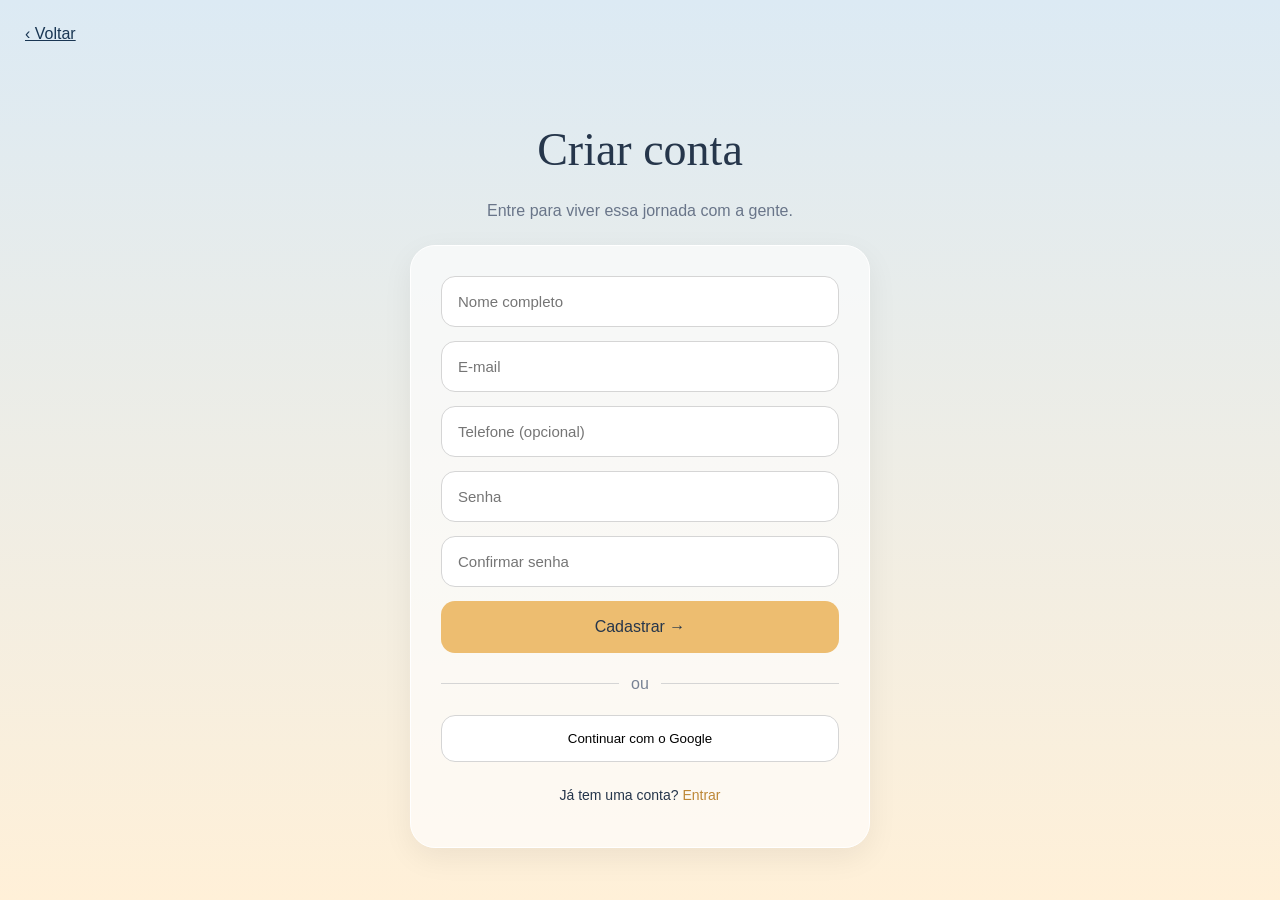
==== idex.html @ 259f6c1b "Add files via upload tela de cadastro do projeto" ====
<!DOCTYPE html>
<html lang="pt-br">
<head>
    <meta charset="UTF-8">
    <meta name="viewport" content="width=device-width, initial-scale=1.0">
    <title>Criar conta</title>
    
    <link rel="stylesheet" href="css/styles.css">
    <style>
        * {
            box-sizing: border-box;
        }

        body {
            margin: 0;
            font-family: Arial, sans-serif;
            color: #26364b;
            background: linear-gradient(#dceaf4, #fff0d8);
            min-height: 100vh;
        }

        .pagina {
            min-height: 100vh;
            display: flex;
            flex-direction: column;
            align-items: center;
            justify-content: center;
            padding: 70px 20px 30px;
            position: relative;
        }

        .voltar {
            position: absolute;
            top: 25px;
            left: 25px;
            color: #193653;
        }

        h1 {
            font-family: Georgia, serif;
            font-size: 46px;
            font-weight: normal;
            margin-bottom: 10px;
        }

        .descricao {
            color: #697589;
            text-align: center;
            margin-bottom: 25px;
        }

        .cartao {
            width: 100%;
            max-width: 460px;
            padding: 30px;
            border-radius: 25px;
            background: rgba(255, 255, 255, 0.65);
            border: 1px solid white;
            box-shadow: 0 10px 30px #00000010;
        }

        form {
            display: flex;
            flex-direction: column;
            gap: 14px;
        }

        input {
            width: 100%;
            padding: 16px;
            border: 1px solid #d5d5d5;
            border-radius: 14px;
            font-size: 15px;
            background: white;
        }

        .cadastrar {
            padding: 17px;
            border: none;
            border-radius: 14px;
            background: #edbd70;
            color: #26364b;
            font-size: 16px;
            cursor: pointer;
        }

        .ou {
            display: flex;
            align-items: center;
            gap: 12px;
            margin: 22px 0;
            color: #788294;
        }

        .ou::before,
        .ou::after {
            content: "";
            flex: 1;
            height: 1px;
            background: #d5d5d5;
        }

        .google {
            width: 100%;
            padding: 15px;
            border: 1px solid #d5d5d5;
            border-radius: 14px;
            background: white;
            cursor: pointer;
        }

        .login {
            margin-top: 25px;
            text-align: center;
            font-size: 14px;
        }

        .login a {
            color: #bd8736;
            text-decoration: none;
        }

        @media (max-width: 480px) {
            h1 {
                font-size: 38px;
            }

            .cartao {
                padding: 22px 18px;
            }
        }
    </style>
</head>

<body>

    <div class="pagina">

        <a href="#" class="voltar">‹ Voltar</a>

        <h1>Criar conta</h1>

        <p class="descricao">
            Entre para viver essa jornada com a gente.
        </p>

        <div class="cartao">

            <form>
                <input type="text" placeholder="Nome completo" required>

                <input type="email" placeholder="E-mail" required>

                <input type="tel" placeholder="Telefone (opcional)">

                <input type="password" placeholder="Senha" required>

                <input type="password" placeholder="Confirmar senha" required>

                <button class="cadastrar" type="submit">
                    Cadastrar →
                </button>
            </form>

            <div class="ou">ou</div>

            <button class="google" type="button">
                Continuar com o Google
            </button>

            <p class="login">
                Já tem uma conta? <a href="#">Entrar</a>
            </p>

        </div>

    </div>

</body>
</html>
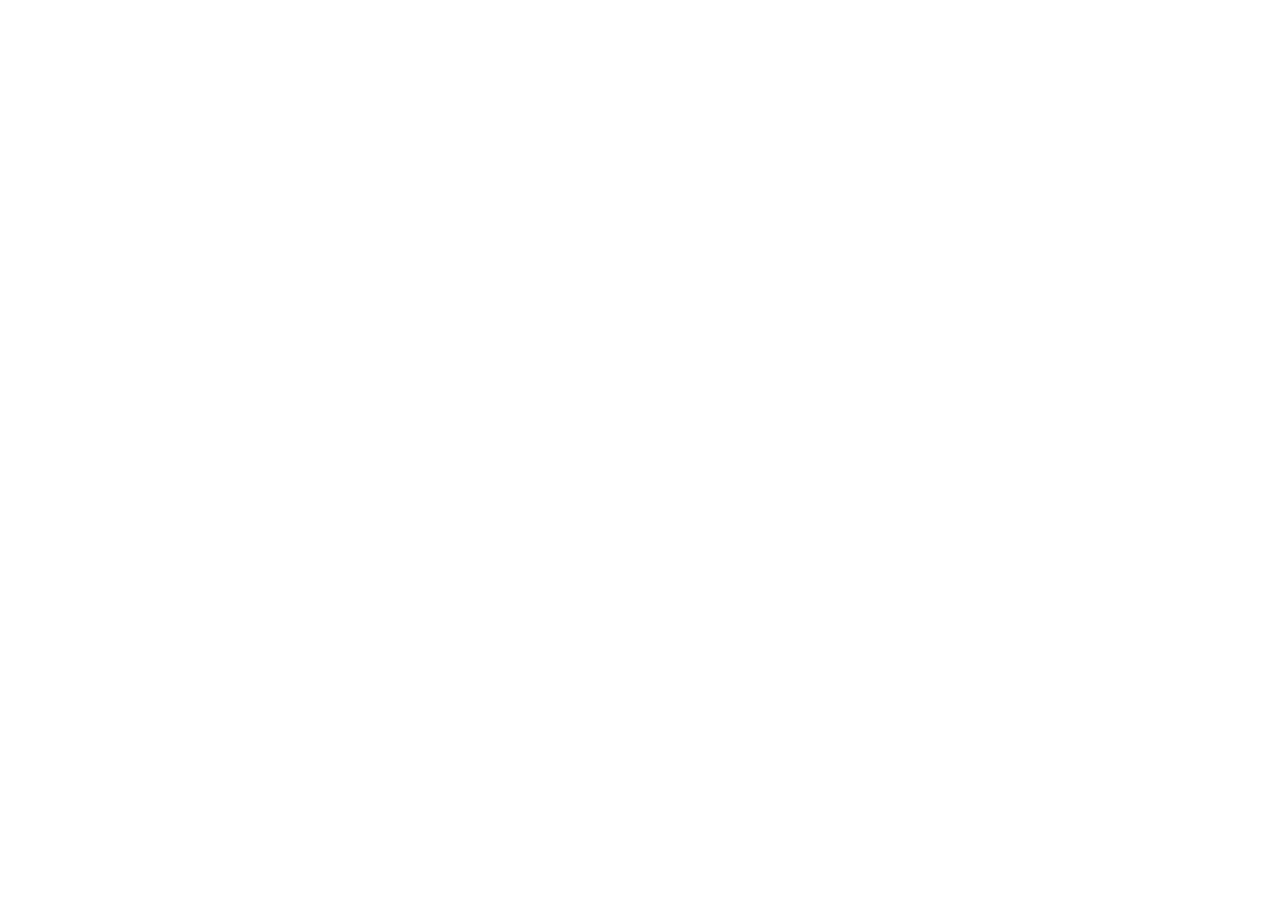
==== commit 19a7679d: "Add files via upload tela de cadastro do projeto" ====
--- a/idex.html
+++ b/idex.html
@@ -1,181 +1,11 @@
-
 <!DOCTYPE html>
 <html lang="pt-br">
 <head>
     <meta charset="UTF-8">
     <meta name="viewport" content="width=device-width, initial-scale=1.0">
-    <title>Criar conta</title>
-    
-    <link rel="stylesheet" href="css/styles.css">
-    <style>
-        * {
-            box-sizing: border-box;
-        }
-
-        body {
-            margin: 0;
-            font-family: Arial, sans-serif;
-            color: #26364b;
-            background: linear-gradient(#dceaf4, #fff0d8);
-            min-height: 100vh;
-        }
-
-        .pagina {
-            min-height: 100vh;
-            display: flex;
-            flex-direction: column;
-            align-items: center;
-            justify-content: center;
-            padding: 70px 20px 30px;
-            position: relative;
-        }
-
-        .voltar {
-            position: absolute;
-            top: 25px;
-            left: 25px;
-            color: #193653;
-        }
-
-        h1 {
-            font-family: Georgia, serif;
-            font-size: 46px;
-            font-weight: normal;
-            margin-bottom: 10px;
-        }
-
-        .descricao {
-            color: #697589;
-            text-align: center;
-            margin-bottom: 25px;
-        }
-
-        .cartao {
-            width: 100%;
-            max-width: 460px;
-            padding: 30px;
-            border-radius: 25px;
-            background: rgba(255, 255, 255, 0.65);
-            border: 1px solid white;
-            box-shadow: 0 10px 30px #00000010;
-        }
-
-        form {
-            display: flex;
-            flex-direction: column;
-            gap: 14px;
-        }
-
-        input {
-            width: 100%;
-            padding: 16px;
-            border: 1px solid #d5d5d5;
-            border-radius: 14px;
-            font-size: 15px;
-            background: white;
-        }
-
-        .cadastrar {
-            padding: 17px;
-            border: none;
-            border-radius: 14px;
-            background: #edbd70;
-            color: #26364b;
-            font-size: 16px;
-            cursor: pointer;
-        }
-
-        .ou {
-            display: flex;
-            align-items: center;
-            gap: 12px;
-            margin: 22px 0;
-            color: #788294;
-        }
-
-        .ou::before,
-        .ou::after {
-            content: "";
-            flex: 1;
-            height: 1px;
-            background: #d5d5d5;
-        }
-
-        .google {
-            width: 100%;
-            padding: 15px;
-            border: 1px solid #d5d5d5;
-            border-radius: 14px;
-            background: white;
-            cursor: pointer;
-        }
-
-        .login {
-            margin-top: 25px;
-            text-align: center;
-            font-size: 14px;
-        }
-
-        .login a {
-            color: #bd8736;
-            text-decoration: none;
-        }
-
-        @media (max-width: 480px) {
-            h1 {
-                font-size: 38px;
-            }
-
-            .cartao {
-                padding: 22px 18px;
-            }
-        }
-    </style>
+    <title>Biblioteca</title>
 </head>
-
 <body>
-
-    <div class="pagina">
-
-        <a href="#" class="voltar">‹ Voltar</a>
-
-        <h1>Criar conta</h1>
-
-        <p class="descricao">
-            Entre para viver essa jornada com a gente.
-        </p>
-
-        <div class="cartao">
-
-            <form>
-                <input type="text" placeholder="Nome completo" required>
-
-                <input type="email" placeholder="E-mail" required>
-
-                <input type="tel" placeholder="Telefone (opcional)">
-
-                <input type="password" placeholder="Senha" required>
-
-                <input type="password" placeholder="Confirmar senha" required>
-
-                <button class="cadastrar" type="submit">
-                    Cadastrar →
-                </button>
-            </form>
-
-            <div class="ou">ou</div>
-
-            <button class="google" type="button">
-                Continuar com o Google
-            </button>
-
-            <p class="login">
-                Já tem uma conta? <a href="#">Entrar</a>
-            </p>
-
-        </div>
-
-    </div>
-
+    <div class="Minha Biblioteca"></div>
 </body>
-</html>
+</html>
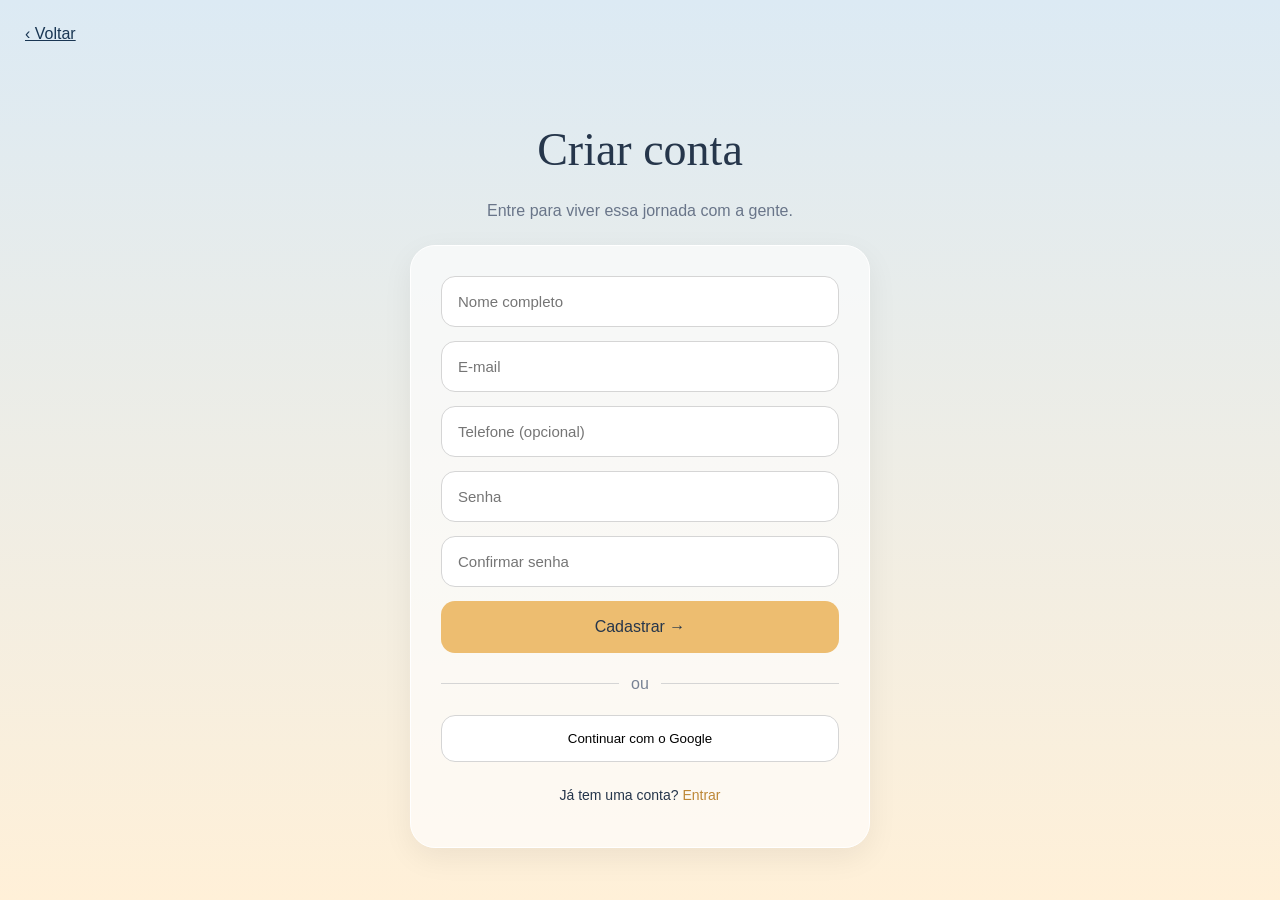
==== commit e052ce8e: "Add files via upload tela de cadastro do projeto" ====
--- a/idex.html
+++ b/idex.html
@@ -1,11 +1,181 @@
+
 <!DOCTYPE html>
 <html lang="pt-br">
 <head>
     <meta charset="UTF-8">
     <meta name="viewport" content="width=device-width, initial-scale=1.0">
-    <title>Biblioteca</title>
+    <title>Criar conta</title>
+    
+    <link rel="stylesheet" href="css/styles.css">
+    <style>
+        * {
+            box-sizing: border-box;
+        }
+
+        body {
+            margin: 0;
+            font-family: Arial, sans-serif;
+            color: #26364b;
+            background: linear-gradient(#dceaf4, #fff0d8);
+            min-height: 100vh;
+        }
+
+        .pagina {
+            min-height: 100vh;
+            display: flex;
+            flex-direction: column;
+            align-items: center;
+            justify-content: center;
+            padding: 70px 20px 30px;
+            position: relative;
+        }
+
+        .voltar {
+            position: absolute;
+            top: 25px;
+            left: 25px;
+            color: #193653;
+        }
+
+        h1 {
+            font-family: Georgia, serif;
+            font-size: 46px;
+            font-weight: normal;
+            margin-bottom: 10px;
+        }
+
+        .descricao {
+            color: #697589;
+            text-align: center;
+            margin-bottom: 25px;
+        }
+
+        .cartao {
+            width: 100%;
+            max-width: 460px;
+            padding: 30px;
+            border-radius: 25px;
+            background: rgba(255, 255, 255, 0.65);
+            border: 1px solid white;
+            box-shadow: 0 10px 30px #00000010;
+        }
+
+        form {
+            display: flex;
+            flex-direction: column;
+            gap: 14px;
+        }
+
+        input {
+            width: 100%;
+            padding: 16px;
+            border: 1px solid #d5d5d5;
+            border-radius: 14px;
+            font-size: 15px;
+            background: white;
+        }
+
+        .cadastrar {
+            padding: 17px;
+            border: none;
+            border-radius: 14px;
+            background: #edbd70;
+            color: #26364b;
+            font-size: 16px;
+            cursor: pointer;
+        }
+
+        .ou {
+            display: flex;
+            align-items: center;
+            gap: 12px;
+            margin: 22px 0;
+            color: #788294;
+        }
+
+        .ou::before,
+        .ou::after {
+            content: "";
+            flex: 1;
+            height: 1px;
+            background: #d5d5d5;
+        }
+
+        .google {
+            width: 100%;
+            padding: 15px;
+            border: 1px solid #d5d5d5;
+            border-radius: 14px;
+            background: white;
+            cursor: pointer;
+        }
+
+        .login {
+            margin-top: 25px;
+            text-align: center;
+            font-size: 14px;
+        }
+
+        .login a {
+            color: #bd8736;
+            text-decoration: none;
+        }
+
+        @media (max-width: 480px) {
+            h1 {
+                font-size: 38px;
+            }
+
+            .cartao {
+                padding: 22px 18px;
+            }
+        }
+    </style>
 </head>
+
 <body>
-    <div class="Minha Biblioteca"></div>
+
+    <div class="pagina">
+
+        <a href="#" class="voltar">‹ Voltar</a>
+
+        <h1>Criar conta</h1>
+
+        <p class="descricao">
+            Entre para viver essa jornada com a gente.
+        </p>
+
+        <div class="cartao">
+
+            <form>
+                <input type="text" placeholder="Nome completo" required>
+
+                <input type="email" placeholder="E-mail" required>
+
+                <input type="tel" placeholder="Telefone (opcional)">
+
+                <input type="password" placeholder="Senha" required>
+
+                <input type="password" placeholder="Confirmar senha" required>
+
+                <button class="cadastrar" type="submt">
+                    Cadastrar →
+                </button>
+            </form>
+
+            <div class="ou">ou</div>
+
+            <button class="google" type="button">
+                Continuar com o Google
+            </button>
+
+            <p class="login">
+                Já tem uma conta? <a href="#">Entrar</a>
+            </p>
+
+        </div>
+
+    </div>
+
 </body>
-</html>+</html>
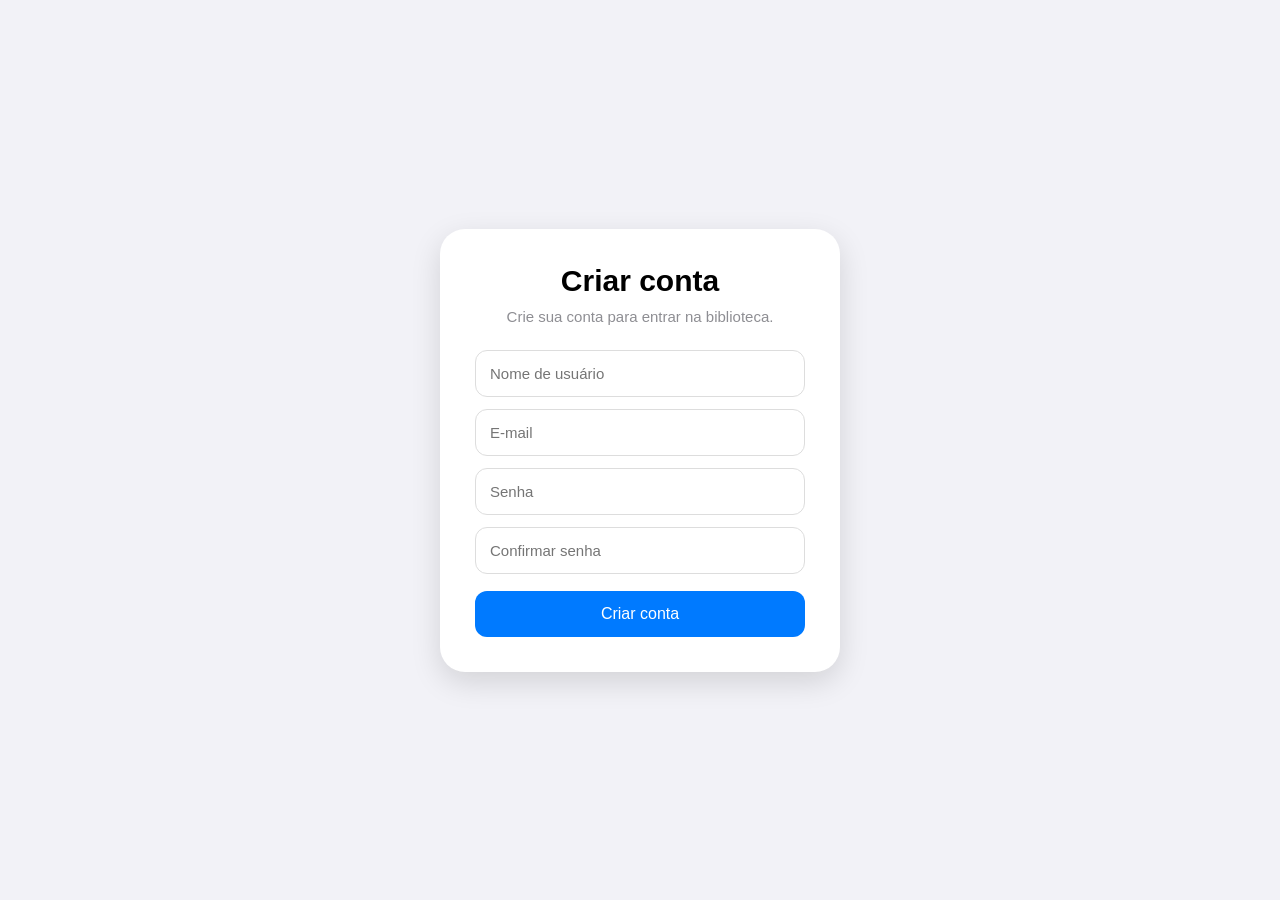
==== commit 3650ca4a: "Add files via upload" ====
--- a/idex.html
+++ b/idex.html
@@ -1,181 +1,60 @@
+<!DOCTYPE html>
+<html lang="pt-BR">
 
-<!DOCTYPE html>
-<html lang="pt-br">
 <head>
+
     <meta charset="UTF-8">
+
     <meta name="viewport" content="width=device-width, initial-scale=1.0">
+
     <title>Criar conta</title>
-    
-    <link rel="stylesheet" href="css/styles.css">
-    <style>
-        * {
-            box-sizing: border-box;
-        }
 
-        body {
-            margin: 0;
-            font-family: Arial, sans-serif;
-            color: #26364b;
-            background: linear-gradient(#dceaf4, #fff0d8);
-            min-height: 100vh;
-        }
+    <link rel="stylesheet" href="style.css">
 
-        .pagina {
-            min-height: 100vh;
-            display: flex;
-            flex-direction: column;
-            align-items: center;
-            justify-content: center;
-            padding: 70px 20px 30px;
-            position: relative;
-        }
-
-        .voltar {
-            position: absolute;
-            top: 25px;
-            left: 25px;
-            color: #193653;
-        }
-
-        h1 {
-            font-family: Georgia, serif;
-            font-size: 46px;
-            font-weight: normal;
-            margin-bottom: 10px;
-        }
-
-        .descricao {
-            color: #697589;
-            text-align: center;
-            margin-bottom: 25px;
-        }
-
-        .cartao {
-            width: 100%;
-            max-width: 460px;
-            padding: 30px;
-            border-radius: 25px;
-            background: rgba(255, 255, 255, 0.65);
-            border: 1px solid white;
-            box-shadow: 0 10px 30px #00000010;
-        }
-
-        form {
-            display: flex;
-            flex-direction: column;
-            gap: 14px;
-        }
-
-        input {
-            width: 100%;
-            padding: 16px;
-            border: 1px solid #d5d5d5;
-            border-radius: 14px;
-            font-size: 15px;
-            background: white;
-        }
-
-        .cadastrar {
-            padding: 17px;
-            border: none;
-            border-radius: 14px;
-            background: #edbd70;
-            color: #26364b;
-            font-size: 16px;
-            cursor: pointer;
-        }
-
-        .ou {
-            display: flex;
-            align-items: center;
-            gap: 12px;
-            margin: 22px 0;
-            color: #788294;
-        }
-
-        .ou::before,
-        .ou::after {
-            content: "";
-            flex: 1;
-            height: 1px;
-            background: #d5d5d5;
-        }
-
-        .google {
-            width: 100%;
-            padding: 15px;
-            border: 1px solid #d5d5d5;
-            border-radius: 14px;
-            background: white;
-            cursor: pointer;
-        }
-
-        .login {
-            margin-top: 25px;
-            text-align: center;
-            font-size: 14px;
-        }
-
-        .login a {
-            color: #bd8736;
-            text-decoration: none;
-        }
-
-        @media (max-width: 480px) {
-            h1 {
-                font-size: 38px;
-            }
-
-            .cartao {
-                padding: 22px 18px;
-            }
-        }
-    </style>
 </head>
 
 <body>
 
-    <div class="pagina">
-
-        <a href="#" class="voltar">‹ Voltar</a>
+    <main class="cadastro">
 
         <h1>Criar conta</h1>
 
-        <p class="descricao">
-            Entre para viver essa jornada com a gente.
-        </p>
+        <p>Crie sua conta para entrar na biblioteca.</p>
 
-        <div class="cartao">
+        <form>
 
-            <form>
-                <input type="text" placeholder="Nome completo" required>
+            <input
+                type="text"
+                placeholder="Nome de usuário"
+                required
+            >
 
-                <input type="email" placeholder="E-mail" required>
+            <input
+                type="email"
+                placeholder="E-mail"
+                required
+            >
 
-                <input type="tel" placeholder="Telefone (opcional)">
+            <input
+                type="password"
+                placeholder="Senha"
+                required
+            >
 
-                <input type="password" placeholder="Senha" required>
+            <input
+                type="password"
+                placeholder="Confirmar senha"
+                required
+            >
 
-                <input type="password" placeholder="Confirmar senha" required>
-
-                <button class="cadastrar" type="submt">
-                    Cadastrar →
-                </button>
-            </form>
-
-            <div class="ou">ou</div>
-
-            <button class="google" type="button">
-                Continuar com o Google
+            <button type="button" onclick="location.href='principal.html'">
+                Criar conta
             </button>
 
-            <p class="login">
-                Já tem uma conta? <a href="#">Entrar</a>
-            </p>
+        </form>
 
-        </div>
-
-    </div>
+    </main>
 
 </body>
-</html>
+
+</html>
--- a/style.css
+++ b/style.css
@@ -0,0 +1,124 @@
+* {
+    margin: 0;
+    padding: 0;
+    box-sizing: border-box;
+}
+
+body {
+    min-height: 100vh;
+
+    display: flex;
+    justify-content: center;
+    align-items: center;
+
+    background: #f2f2f7;
+
+    font-family: Arial, sans-serif;
+}
+
+
+/* CADASTRO */
+
+.cadastro {
+    width: 90%;
+    max-width: 400px;
+
+    padding: 35px;
+
+    background: white;
+
+    border-radius: 25px;
+
+    box-shadow: 0 10px 30px #0002;
+
+    text-align: center;
+}
+
+
+/* TÍTULO */
+
+.cadastro h1 {
+    margin-bottom: 10px;
+
+    font-size: 30px;
+}
+
+
+/* TEXTO */
+
+.cadastro p {
+    margin-bottom: 25px;
+
+    color: #8e8e93;
+
+    font-size: 15px;
+}
+
+
+/* CAMPOS */
+
+.cadastro input {
+    width: 100%;
+
+    margin-bottom: 12px;
+
+    padding: 14px;
+
+    border: 1px solid #ddd;
+
+    border-radius: 12px;
+
+    outline: none;
+
+    font-size: 15px;
+
+    transition: .2s;
+}
+
+
+/* CAMPO SELECIONADO */
+
+.cadastro input:focus {
+    border-color: #007aff;
+
+    box-shadow: 0 0 0 3px #007aff22;
+}
+
+
+/* BOTÃO */
+
+.cadastro button {
+    width: 100%;
+
+    margin-top: 5px;
+
+    padding: 14px;
+
+    border: none;
+
+    border-radius: 12px;
+
+    background: #007aff;
+
+    color: white;
+
+    font-size: 16px;
+
+    cursor: pointer;
+
+    transition: .2s;
+}
+
+
+/* BOTÃO AO PASSAR O MOUSE */
+
+.cadastro button:hover {
+    background: #0066d6;
+}
+
+
+/* BOTÃO AO CLICAR */
+
+.cadastro button:active {
+    transform: scale(.98);
+}
